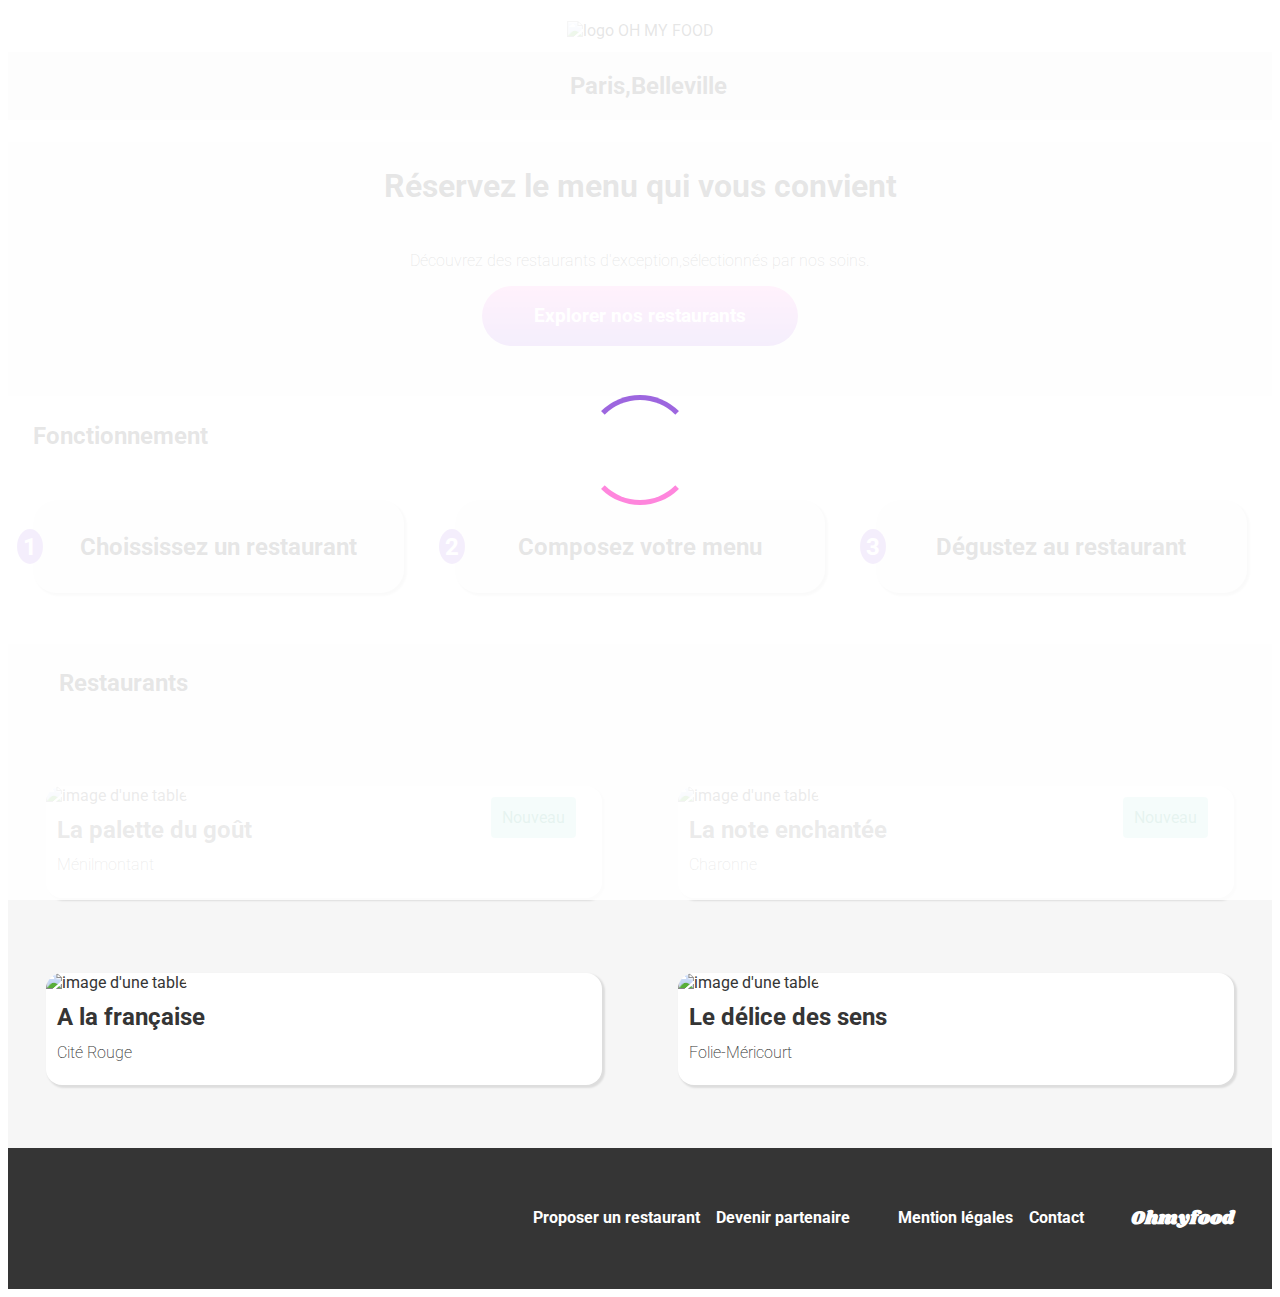
==== index.html @ fae5a503 "Fin projet" ====
<!DOCTYPE html>
    <html lang="fr">
        <head>
            <meta charset="utf-8">
            <title>Oh my Food</title>
            <link rel="preconnect" href="https://fonts.googleapis.com">
            <link href="https://fonts.googleapis.com/css2?family=Roboto:wght@100;300;400;500;700;900&display=swap" rel="stylesheet"> 
            <link href='https://fonts.googleapis.com/css?family=Shrikhand' rel='stylesheet'>
            <link rel="preconnect" href="https://fonts.gstatic.com" crossorigin="">
            <link rel="stylesheet" href="https://cdnjs.cloudflare.com/ajax/libs/font-awesome/6.2.1/css/all.min.css" integrity="sha512-MV7K8+y+gLIBoVD59lQIYicR65iaqukzvf/nwasF0nqhPay5w/9lJmVM2hMDcnK1OnMGCdVK+iQrJ7lzPJQd1w==" crossorigin="anonymous" referrerpolicy="no-referrer">
            <link rel="stylesheet" type="text/css" href="Sass/main.css">
        </head>
        <body>
            <div class="loader">
              
            </div>
            <header>
                <nav class="navbar w_full">
                    <img class="navbar__logo" src="Assets/Images_et_textes_Ohmyfood/images/logo/ohmyfood.png" alt="logo OH MY FOOD">
                </nav>
            </header>
            <main>
                <div class="localisation w_full">
                    <i class="fa-solid fa-location-dot localisation__logo"></i>
                    <h2 class="txt">Paris,Belleville</h2>
                </div>
                <div class="center_text explorer">
                    <h1 class="txt padding">Réservez le menu qui vous convient</h1>
                    <p class="txt">Découvrez des restaurants d'exception,sélectionnés par nos soins.</p>
                    <div class="bouton">
                        <h3>Explorer nos restaurants</h3>    
                    </div>   
                </div>
                    <div>
                        <h2 class="margin">Fonctionnement</h2>
                    <div class="flex_responsive">  
                        <div class="bouton_arrondie">
                            <div class="numero_rounded">
                                <h2>1</h2>
                            </div>   
                            <span class="position_icon"><i class="fa-solid fa-mobile-screen-button fa-lg"></i></span>
                            <h2 class="center_text">Choississez un restaurant</h2>
                        </div>
                        <div class="bouton_arrondie">
                            <div class="numero_rounded">
                                <h2>2</h2>
                            </div>   
                            <span class="position_icon"><i class="fa-solid fa-bars"></i></span>
                            <h2 class="center_text">Composez votre menu</h2>
                        </div>
                        <div class="bouton_arrondie">
                            <div class="numero_rounded">
                                <h2>3</h2>
                            </div>   
                            <span class="position_icon"><i class="fa-solid fa-store"></i></span>
                            <h2 class="center_text">Dégustez au restaurant</h2>
                        </div>
                    </div>
                </div>  
                <div class="Restaurant">
                    <h2 class="padding margin">Restaurants</h2>
                    <div class="all-card">
                        <div class="flex_card_responsive">
                            <a class="card" href="./restaurant/Restaurant1.html">
                                <div class="top-right">Nouveau</div>                        
                                <img class="card__img" src="Assets/Images_et_textes_Ohmyfood/images/restaurants/jay-wennington-N_Y88TWmGwA-unsplash.jpg" alt="image d'une table">
                                <div class="card_description">
                                    <h2 class="margin">La palette du goût</h2>
                                    <p class="margin">Ménilmontant</p>
                                    <div class="position_icon_heart">
                                        <i class="far fa-heart empty_heart" aria-hidden="true"></i>
                                        <i class="fas fa-heart full_heart" aria-hidden="true"></i>
                                    </div>
                                </div>        
                            </a>
                            <a href="./restaurant/Restaurant2.html" class="card">
                                <div class="top-right">Nouveau</div>                        
                                <img class="card__img" src="Assets/Images_et_textes_Ohmyfood/images/restaurants/stil-u2Lp8tXIcjw-unsplash.jpg" alt="image d'une table">
                                <div class="card_description">
                                    <h2 class="margin">La note enchantée</h2>
                                    <div class="position_icon_heart">
                                        <i class="fa-regular fa-heart empty_heart"></i>
                                        <i class="fa-solid fa-heart full_heart"></i>
                                    </div>
                                    <p class="margin">Charonne</p> 
                                </div>
                            
                            </a>
                        </div>
                        <div class="flex_card_responsive">    
                            <a href="./restaurant/Restaurant3.html" class="card">
                                                       
                                <img class="card__img" src="Assets/Images_et_textes_Ohmyfood/images/restaurants/toa-heftiba-DQKerTsQwi0-unsplash.jpg" alt="image d'une table">
                                <div class="card_description">
                                    <h2 class="margin">A la française</h2>
                                    <p class="margin">Cité Rouge</p>
                                    <div class="position_icon_heart">
                                        <i class="fa-regular fa-heart  empty_heart"></i>
                                        <i class="fa-solid fa-heart  full_heart"></i>
                                    </div>
                                </div>
                            </a>    
                            <a href="./restaurant/Restaurant4.html" class="card">
                                                       
                                <img class="card__img" src="Assets/Images_et_textes_Ohmyfood/images/restaurants/louis-hansel-shotsoflouis-qNBGVyOCY8Q-unsplash.jpg" alt="image d'une table">
                                <div class="card_description">
                                    <h2 class="margin">Le délice des sens</h2>
                                <div class="position_icon_heart">
                                    <i class="fa-regular fa-heart empty_heart"></i>
                                    <i class="fa-solid fa-heart full_heart"></i>
                                </div>
                                <p class="margin">Folie-Méricourt</p>
                            </div> 
                            
                        
                             </a>     
                        </div>
                    </div>
                </div>    
            </main>
            <footer class="bg_color_dark flex_footer">
                <h3 class="color__white title">Ohmyfood</h3>
                <div class="position_footer">
                    <h4 class="color__white padding_right">
                        <i class="fa-solid fa-utensils color__white fork_knife"></i>
                        Proposer un restaurant</h4>
                    <h4 class="color__white txt"> <i class="fa-solid fa-handshake-angle"></i> Devenir partenaire</h4>
                </div>
                <div class="position_footer_2">
                    <h4 class="color__white">Mention légales</h4>
                    <a class="color__white text_deco" href="mailto:xxxx@restaurant.com"><h4>Contact</h4></a>
                </div>    
            </footer>
        </body>
    </html>
---- Sass/main.css ----
body {
  font-family: "Roboto", sans-serif;
}

p {
  font-family: "Roboto", sans-serif;
  font-weight: 200;
}

.title {
  font-family: "Shrikhand", sans-serif;
  font-style: normal;
}

.text_deco {
  text-decoration: none;
  font-weight: bold;
}

.navbar {
  text-align: center;
  width: 100%;
}
.navbar .navbar__logo {
  height: 40px;
  padding: 1%;
}

.localisation {
  display: flex;
  text-align: center;
  align-items: center;
  background-color: #EAEAEA;
  justify-content: center;
  position: relative;
  gap: 1rem;
}

.explorer {
  background-color: #F6F6F6;
  padding-bottom: 4%;
}

.center_text {
  text-align: center;
}

.bg_color_dark {
  background-color: #353535;
  padding: 3%;
  justify-content: space-around;
}

.color__white {
  color: white;
}

.white {
  width: 30%;
  filter: invert(100%);
  height: 40px;
}

.flex_footer {
  display: flex;
  justify-content: end;
  flex-direction: row-reverse;
}

.Restaurant {
  background: #F6F6F6;
}

@media (max-width: 500px) {
  .navbar {
    text-align: center;
    color: black;
  }
  .navbar .navbar__logo {
    height: 40px;
    padding: 1%;
  }
  .localisation {
    display: flex;
    background-color: #EAEAEA;
    align-items: center;
    justify-content: center;
    text-align: center;
    gap: 1rem;
    padding: 0.5rem;
    border-top: solid #D6D6D6;
  }
  .w_full {
    width: 100%;
  }
  .center_text {
    text-align: center;
  }
  .explorer {
    background-color: #F6F6F6;
    padding-bottom: 15%;
  }
  .white {
    width: 30%;
    filter: invert(100%);
  }
  .bg_color_dark {
    background-color: #353535;
    padding: 8%;
  }
  .color__white {
    color: white;
  }
}
.bouton {
  background: linear-gradient(#FF79DA, #9356DC);
  border: none;
  border-radius: 2rem 2rem 2rem 2rem;
  color: white;
  text-align: center;
  text-decoration: none;
  display: inline-block;
  font-size: 16px;
  width: 25%;
}
.bouton:hover {
  box-shadow: 4px 4px 4px 2px rgba(0, 0, 0, 0.4);
  background: linear-gradient(356deg, #a061de 0%, #ac87da 33%, #ff83dd 100%);
}

.bouton_arrondie {
  background-color: #F6F6F6;
  border-radius: 1.5rem 1.5rem 1.5rem 1.5rem;
  margin: 2%;
  padding: 1%;
  box-shadow: 2px 2px 2px 1px rgba(0, 0, 0, 0.2);
  display: flex;
  align-items: center;
  justify-content: center;
  width: 100%;
  position: relative;
}

.all-card {
  padding-bottom: 2%;
}

.card {
  background-color: white;
  border-radius: 1rem 1rem 1rem 1rem;
  box-shadow: 2px 2px 2px 1px rgba(0, 0, 0, 0.1);
  padding-bottom: 1%;
  margin: 3%;
  width: 100%;
  position: relative;
  text-decoration: none;
  color: #353535;
}
.card .card__img {
  height: 250px;
  width: 100%;
  -o-object-fit: cover;
     object-fit: cover;
  border-radius: 1rem 1rem 0 0;
}

.card_description {
  position: relative;
}

.flex_responsive {
  display: flex;
  flex-direction: row;
  justify-content: space-around;
}

.top-right {
  position: absolute;
  color: #008766;
  background-color: #99E2D0;
  padding: 2%;
  margin-top: 2%;
  border-radius: 0.25em 0.25em 0.25em 0.25em;
  right: 26px;
}

.flex_card_responsive {
  display: flex;
  flex-direction: row;
  justify-content: space-evenly;
}

.numero_rounded {
  border-radius: 50%;
  background-color: #9356DC;
  width: 7%;
  text-align: center;
  display: flex;
  justify-content: center;
  align-items: center;
  height: 35px;
  color: white;
  position: absolute;
  left: -1rem;
}

.position_icon {
  position: absolute;
  left: 61px;
  color: #8d8d8d;
}

.position_icon:hover {
  transform: scale(1.15);
  color: #9356DC;
}

.position_icon_heart {
  position: absolute;
  right: 2rem;
  top: 50%;
  transform: translateY(-50%);
  transition-property: transform;
}
.position_icon_heart > .full_heart {
  display: none;
  color: transparent;
  background-image: linear-gradient(#9356DC, #FF79DA);
  background-clip: text;
  -webkit-background-clip: text;
}
.position_icon_heart:hover > .empty_heart {
  display: none;
}
.position_icon_heart:hover > .full_heart {
  display: block;
  animation: "bgcolor" 2s;
  transition: transform 2000ms;
}

@keyframes bgcolor {
  0% {
    color: transparent;
    background-image: linear-gradient(#9356DC, #FF79DA);
    background-clip: text;
    -webkit-background-clip: text;
    opacity: 0.2;
  }
  30% {
    color: transparent;
    background-image: linear-gradient(#9356DC, #FF79DA);
    background-clip: text;
    -webkit-background-clip: text;
    opacity: 0.4;
  }
  50% {
    color: transparent;
    background-image: linear-gradient(#9356DC, #FF79DA);
    background-clip: text;
    -webkit-background-clip: text;
    opacity: 0.6;
  }
  80% {
    color: transparent;
    background-image: linear-gradient(#9356DC, #FF79DA);
    background-clip: text;
    -webkit-background-clip: text;
    opacity: 0.8;
  }
  100% {
    color: transparent;
    background-image: linear-gradient(#9356DC, #FF79DA);
    background-clip: text;
    -webkit-background-clip: text;
    opacity: 1;
  }
}
.loader {
  display: flex;
  align-items: center;
  justify-content: center;
  position: fixed;
  background-color: #ffffff;
  height: 100vh;
  inset: 0;
  z-index: 1;
  opacity: 0.9;
  animation: "disappear" 200ms;
  animation-delay: 5s;
  animation-fill-mode: forwards;
  transform-origin: top;
}
.loader::after {
  content: "";
  height: 100px;
  width: 100px;
  border: 5px solid transparent;
  border-top: 5px solid #9356DC;
  border-bottom: 5px solid #FF79DA;
  border-radius: 50%;
  animation: spin 3s infinite linear;
}

@keyframes disappear {
  0% {
    transform: scale(1);
  }
  100% {
    transform: scale(0);
  }
}
@keyframes spin {
  to {
    transform: rotate(360deg);
  }
}
@media (max-width: 500px) {
  .bouton {
    background: linear-gradient(#FF79DA, #9356DC);
    border: none;
    border-radius: 2rem 2rem 2rem 2rem;
    color: white;
    padding: 5px;
    text-align: center;
    text-decoration: none;
    display: inline-block;
    font-size: 16px;
    width: 65%;
  }
  .bouton:hover {
    box-shadow: 4px 4px 4px 2px rgba(0, 0, 0, 0.4);
    background: linear-gradient(356deg, #a061de 0%, #ac87da 33%, #ff83dd 100%);
  }
  .bouton_arrondie {
    background-color: #F6F6F6;
    border-radius: 1rem 1rem 1rem 1rem;
    margin: 4%;
    padding: 2%;
    box-shadow: 2px 2px 2px 1px rgba(0, 0, 0, 0.2);
    display: flex;
    align-items: center;
    justify-content: center;
    width: 90%;
    position: initial;
  }
  .card {
    background-color: white;
    border-radius: 1rem 1rem 1rem 1rem;
    box-shadow: 2px 2px 2px 1px rgba(0, 0, 0, 0.1);
    padding-bottom: 1%;
    margin: 3%;
    width: 95%;
    display: block;
  }
  .card .card__img {
    height: 250px;
    -o-object-fit: cover;
       object-fit: cover;
    border-radius: 1rem 1rem 0 0;
  }
  .card:hover {
    box-shadow: 2px 2px 2px 1px rgba(0, 0, 0, 0.2);
  }
  .card_description {
    position: relative;
  }
  .top-right {
    position: absolute;
    right: 28px;
    color: #008766;
    background-color: #99E2D0;
    padding: 2%;
    margin-top: 2%;
    border-radius: 0.25em 0.25em 0.25em 0.25em;
  }
  .all-card {
    padding-bottom: 2%;
  }
  .numero_rounded {
    border-radius: 50%;
    background-color: #9356DC;
    width: 7%;
    text-align: center;
    position: absolute;
    left: 13px;
    display: flex;
    justify-content: center;
    align-items: center;
    height: 30px;
    color: white;
  }
  .position_icon {
    position: absolute;
    left: 61px;
    color: #8d8d8d;
  }
  .position_icon:hover {
    transform: scale(1.15);
    color: #9356DC;
  }
  .position_icon_heart {
    position: absolute;
    right: 1rem;
    top: 50%;
    transform: translateY(-50%);
    transition-property: transform;
  }
  .position_icon_heart > .full_heart {
    display: none;
    color: transparent;
    background-image: linear-gradient(#9356DC, #FF79DA);
    background-clip: text;
    -webkit-background-clip: text;
  }
  .position_icon_heart:hover > .empty_heart {
    display: none;
  }
  .position_icon_heart:hover > .full_heart {
    display: block;
    animation: "bgcolor" 2s;
    transition: transform 2000ms;
  }
  @keyframes bgcolor {
    0% {
      color: transparent;
      background-image: linear-gradient(#9356DC, #FF79DA);
      background-clip: text;
      -webkit-background-clip: text;
      opacity: 0.2;
    }
    30% {
      color: transparent;
      background-image: linear-gradient(#9356DC, #FF79DA);
      background-clip: text;
      -webkit-background-clip: text;
      opacity: 0.4;
    }
    50% {
      color: transparent;
      background-image: linear-gradient(#9356DC, #FF79DA);
      background-clip: text;
      -webkit-background-clip: text;
      opacity: 0.6;
    }
    80% {
      color: transparent;
      background-image: linear-gradient(#9356DC, #FF79DA);
      background-clip: text;
      -webkit-background-clip: text;
      opacity: 0.8;
    }
    100% {
      color: transparent;
      background-image: linear-gradient(#9356DC, #FF79DA);
      background-clip: text;
      -webkit-background-clip: text;
      opacity: 1;
    }
  }
  .loader {
    display: flex;
    align-items: center;
    justify-content: center;
    position: fixed;
    background-color: #ffffff;
    height: 100vh;
    inset: 0;
    z-index: 1;
    opacity: 0.9;
    animation: "disappear" 200ms;
    animation-delay: 5s;
    animation-fill-mode: forwards;
    transform-origin: top;
  }
  .loader::after {
    content: "";
    height: 100px;
    width: 100px;
    border: 5px solid transparent;
    border-top: 5px solid #9356DC;
    border-bottom: 5px solid #FF79DA;
    border-radius: 50%;
    animation: spin 3s infinite linear;
  }
  @keyframes disappear {
    0% {
      transform: scale(1);
    }
    100% {
      transform: scale(0);
    }
  }
  @keyframes spin {
    to {
      transform: rotate(360deg);
    }
  }
}
.fa-heart {
  font-size: 2rem;
}

.margin {
  margin: 2%;
}

.padding {
  padding: 2%;
}

.position_footer {
  display: flex;
  gap: 1em;
  order: 2;
  padding-right: 4%;
}

.position_footer_2 {
  display: flex;
  gap: 1em;
  order: 1;
  padding-right: 4%;
}

.relative {
  position: relative;
}

.position_icon_heart_resto {
  position: absolute;
  right: 2rem;
  transform: translateY(-200%);
  transition-property: transform;
}
.position_icon_heart_resto > .full_heart {
  display: none;
  color: transparent;
  background-image: linear-gradient(#9356DC, #FF79DA);
  background-clip: text;
  -webkit-background-clip: text;
}
.position_icon_heart_resto:hover > .empty_heart {
  display: none;
}
.position_icon_heart_resto:hover > .full_heart {
  display: block;
  animation: "bgcolor" 2s;
  transition: transform 2000ms;
}

@keyframes bgcolor {
  0% {
    color: transparent;
    background-image: linear-gradient(#9356DC, #FF79DA);
    background-clip: text;
    -webkit-background-clip: text;
    opacity: 0.2;
  }
  30% {
    color: transparent;
    background-image: linear-gradient(#9356DC, #FF79DA);
    background-clip: text;
    -webkit-background-clip: text;
    opacity: 0.4;
  }
  50% {
    color: transparent;
    background-image: linear-gradient(#9356DC, #FF79DA);
    background-clip: text;
    -webkit-background-clip: text;
    opacity: 0.6;
  }
  80% {
    color: transparent;
    background-image: linear-gradient(#9356DC, #FF79DA);
    background-clip: text;
    -webkit-background-clip: text;
    opacity: 0.8;
  }
  100% {
    color: transparent;
    background-image: linear-gradient(#9356DC, #FF79DA);
    background-clip: text;
    -webkit-background-clip: text;
    opacity: 1;
  }
}
.banner img {
  width: 100%;
  height: 40vh;
  -o-object-fit: cover;
     object-fit: cover;
  display: block;
}

.resto_main {
  background-color: #F6F6F6;
  border-radius: 2rem 2rem 0 0;
  z-index: 1;
  position: relative;
  margin-top: -85px;
}
.resto_main h2 {
  padding: 2rem;
}

.container {
  max-width: 1280px;
  margin: auto;
}

.submenus {
  display: grid;
}

.background {
  background-color: #F6F6F6;
}

.submenu {
  max-width: 100%;
  overflow: hidden;
  padding: 0 1rem;
}

.submenu_title {
  text-transform: uppercase;
  position: relative;
  padding-bottom: 0.5rem;
  font-weight: 400;
}
.submenu_title::after {
  content: "";
  width: 3rem;
  height: 0.25rem;
  background-color: #99E2D0;
  position: absolute;
  left: 0;
  bottom: 0;
}

.menuItem {
  background-color: #fff;
  padding: 1rem;
  display: flex;
  border-radius: 0.75rem;
  margin: 1rem 0;
  box-shadow: 0.25rem 0.25rem 1rem rgba(0, 0, 0, 0.1);
  overflow: hidden;
  cursor: pointer;
  animation: itemAppear 0.6s;
  animation-timing-function: ease;
  animation-delay: 0s;
  animation-fill-mode: none;
  animation-timing-function: cubic-bezier(0.5, 1.58, 0.34, 0.82);
  animation-fill-mode: both;
  transform: scale(0);
  max-width: 100%;
}
.menuItem:hover .menuItem_confirmation {
  margin-right: -1rem;
}
.menuItem:hover .menuItem_wrapIcon {
  transform: rotate(0deg);
}
.menuItem_header {
  white-space: nowrap;
  text-overflow: ellipsis;
  overflow: hidden;
  flex: 1;
}
.menuItem_title {
  margin: 0;
}
.menuItem_description {
  margin: 0;
  white-space: nowrap;
  text-overflow: ellipsis;
  overflow: hidden;
}
.menuItem_price {
  font-weight: 700;
  display: flex;
  justify-content: flex-end;
  align-items: flex-end;
  padding-left: 0.5rem;
}
.menuItem_icon {
  color: #99E2D0;
}
.menuItem_confirmation {
  background-color: #99e2d0;
  margin: -1rem -5rem -1rem 1rem;
  width: 4rem;
  display: flex;
  align-items: center;
  justify-content: center;
  transition-duration: 0.5s;
}
.menuItem_wrapIcon {
  height: 1.6rem;
  width: 1.6rem;
  background-color: #fff;
  display: flex;
  align-items: center;
  justify-content: center;
  border-radius: 100px;
  transform: rotate(180deg);
  transition-duration: 0.5s;
}

@keyframes itemAppear {
  0% {
    transform: scale(0);
  }
  100% {
    transform: scale(1);
  }
}
.delay_0 {
  animation-delay: 0s;
}

.delay_1 {
  animation-delay: 0.1s;
}

.delay_2 {
  animation-delay: 0.2s;
}

.delay_3 {
  animation-delay: 0.3s;
}

.delay_4 {
  animation-delay: 0.4s;
}

.delay_5 {
  animation-delay: 0.5s;
}

.delay_6 {
  animation-delay: 0.6s;
}

.delay_7 {
  animation-delay: 0.7s;
}

.delay_8 {
  animation-delay: 0.8s;
}

.delay_9 {
  animation-delay: 0.9s;
}

.wrapBtn {
  display: flex;
  text-decoration: none;
  justify-content: center;
  padding: 3rem 0;
}

.commandBtn {
  border: 0;
  padding: 0.75rem 1.5rem;
  font-weight: 500;
  font-size: 1.1rem;
  border-radius: 100px;
  color: #fff;
  background-color: #686868;
  background-image: linear-gradient(0deg, rgba(147, 86, 220, 0.9), rgba(255, 121, 218, 0.9));
  transition-duration: 0.25s;
  box-shadow: 0.25rem 0.25rem 10px rgba(0, 0, 0, 0.25);
  cursor: pointer;
  width: 25%;
}
.commandBtn:hover {
  background-color: #fff;
  box-shadow: 0.25rem 0.25rem 10px rgba(0, 0, 0, 0.5);
}

.header_arrow {
  position: absolute;
  left: 2rem;
  height: 2rem;
  width: 2rem;
  top: 50%;
  display: flex;
  align-items: center;
  justify-content: center;
  transform: translateY(-50%);
  font-size: 1.2rem;
  color: #000;
}

.header_relative {
  position: relative;
  padding: 1rem;
}

.header_logo {
  font-family: Shrikhand, "cursive";
  margin: 0;
  text-align: center;
}

@media (max-width: 500px) {
  .heart_icon {
    background: linear-gradient(162deg, #ff79da 0%, #9356dc 100%);
  }
  .position_icon_heart_bis {
    position: absolute;
    right: 50px;
    transition-property: transform;
  }
  .flex_card_responsive {
    display: block;
  }
  .flex_responsive {
    display: block;
  }
  .flex_footer {
    display: block;
  }
  .position_footer {
    display: block;
  }
  .position_footer_2 {
    display: block;
  }
  .padding {
    padding-top: 4%;
  }
  .margin {
    margin: 5%;
  }
  .fa-heart {
    font-size: 2rem;
  }
  .txt {
    padding-top: 0.5rem;
  }
  .text_deco {
    text-decoration: none;
    font-weight: bold;
  }
  .banner img {
    width: 100%;
    height: 40vh;
    -o-object-fit: cover;
       object-fit: cover;
    -o-object-position: center bottom;
       object-position: center bottom;
    display: block;
  }
  .resto_main {
    background-color: #F6F6F6;
    border-radius: 2rem 2rem 0 0;
    z-index: 1;
    position: relative;
    margin-top: -85px;
  }
  .resto_main h2 {
    padding: 1rem;
  }
  .submenus {
    display: block;
  }
  .background {
    background-color: #F6F6F6;
  }
  .submenu_title {
    text-transform: uppercase;
    position: relative;
    padding-bottom: 0.5rem;
    font-weight: 400;
  }
  .submenu_title::after {
    content: "";
    width: 3rem;
    height: 0.25rem;
    background-color: #99E2D0;
    position: absolute;
    left: 0;
    bottom: 0;
  }
  .menuItem {
    background-color: #fff;
    padding: 1rem;
    display: flex;
    border-radius: 0.75rem;
    margin: 1rem 0;
    box-shadow: 0.25rem 0.25rem 1rem rgba(0, 0, 0, 0.1);
    overflow: hidden;
    cursor: pointer;
    animation: itemAppear 0.6s;
    animation-timing-function: ease;
    animation-delay: 0s;
    animation-fill-mode: none;
    animation-timing-function: cubic-bezier(0.5, 1.58, 0.34, 0.82);
    animation-fill-mode: both;
    transform: scale(0);
    max-width: 100%;
  }
  .menuItem:hover .menuItem_confirmation {
    margin-right: -1rem;
  }
  .menuItem:hover .menuItem_wrapIcon {
    transform: rotate(0deg);
  }
  .menuItem_header {
    white-space: nowrap;
    text-overflow: ellipsis;
    overflow: hidden;
    flex: 1;
  }
  .menuItem_title {
    margin: 0;
  }
  .menuItem_description {
    margin: 0;
    white-space: nowrap;
    text-overflow: ellipsis;
    overflow: hidden;
  }
  .menuItem_price {
    font-weight: 700;
    display: flex;
    justify-content: flex-end;
    align-items: flex-end;
    padding-left: 0.5rem;
  }
  .menuItem_icon {
    color: #99E2D0;
  }
  .menuItem_confirmation {
    background-color: #99e2d0;
    margin: -1rem -5rem -1rem 1rem;
    width: 4rem;
    display: flex;
    align-items: center;
    justify-content: center;
    transition-duration: 0.5s;
  }
  .menuItem_wrapIcon {
    height: 1.6rem;
    width: 1.6rem;
    background-color: #fff;
    display: flex;
    align-items: center;
    justify-content: center;
    border-radius: 100px;
    transform: rotate(180deg);
    transition-duration: 0.5s;
  }
  @keyframes itemAppear {
    0% {
      transform: scale(0);
    }
    100% {
      transform: scale(1);
    }
  }
  .delay_0 {
    animation-delay: 0s;
  }
  .delay_1 {
    animation-delay: 0.1s;
  }
  .delay_2 {
    animation-delay: 0.2s;
  }
  .delay_3 {
    animation-delay: 0.3s;
  }
  .delay_4 {
    animation-delay: 0.4s;
  }
  .delay_5 {
    animation-delay: 0.5s;
  }
  .delay_6 {
    animation-delay: 0.6s;
  }
  .delay_7 {
    animation-delay: 0.7s;
  }
  .delay_8 {
    animation-delay: 0.8s;
  }
  .wrapBtn {
    display: flex;
    text-decoration: none;
    justify-content: center;
    padding: 3rem 0;
  }
  .commandBtn {
    border: 0;
    padding: 0.75rem 1.5rem;
    font-weight: 500;
    font-size: 1.1rem;
    border-radius: 100px;
    color: #fff;
    background-color: #686868;
    background-image: linear-gradient(0deg, rgba(147, 86, 220, 0.9), rgba(255, 121, 218, 0.9));
    transition-duration: 0.25s;
    box-shadow: 0.25rem 0.25rem 10px rgba(0, 0, 0, 0.25);
    cursor: pointer;
    width: 45%;
  }
  .commandBtn:hover {
    background-color: #fff;
    box-shadow: 0.25rem 0.25rem 10px rgba(0, 0, 0, 0.5);
  }
  .header_arrow {
    position: absolute;
    left: 2rem;
    height: 2rem;
    width: 2rem;
    top: 50%;
    display: flex;
    align-items: center;
    justify-content: center;
    transform: translateY(-50%);
    font-size: 1.2rem;
    color: #000;
  }
  .header_relative {
    position: relative;
    padding: 1rem;
  }
  .header_logo {
    font-family: Shrikhand, "cursive";
    margin: 0;
    text-align: center;
  }
}/*# sourceMappingURL=main.css.map */
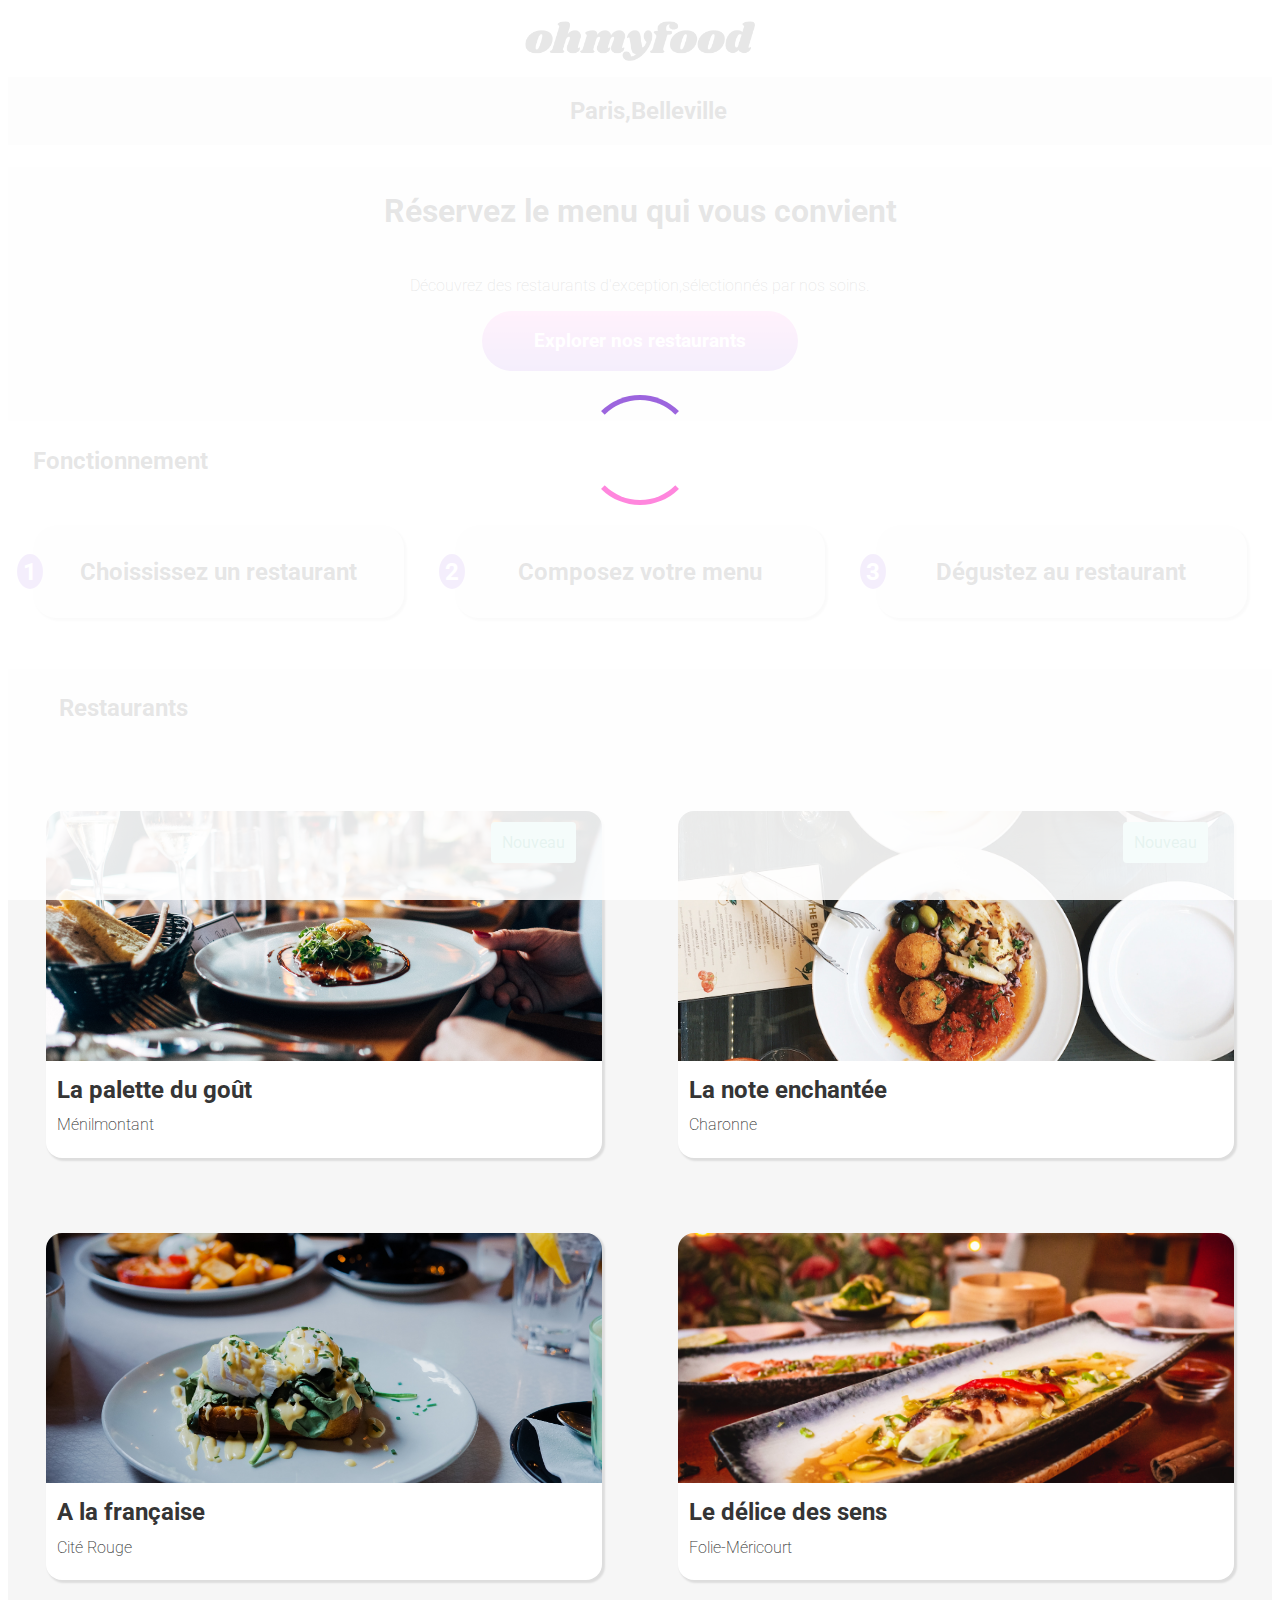
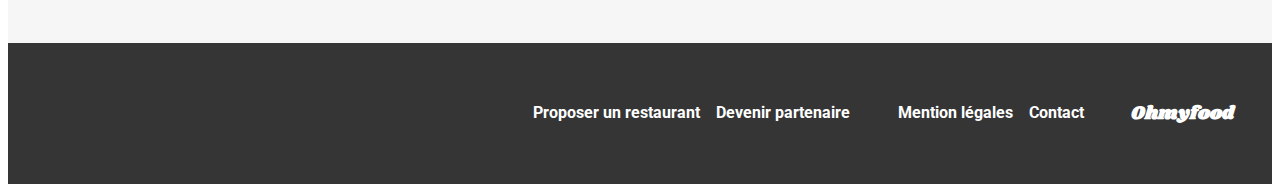
==== commit bda8a38f: "Bug images" ====
--- a/index.html
+++ b/index.html
@@ -16,7 +16,7 @@
             </div>
             <header>
                 <nav class="navbar w_full">
-                    <img class="navbar__logo" src="Assets/Images_et_textes_Ohmyfood/images/logo/ohmyfood.png" alt="logo OH MY FOOD">
+                    <img class="navbar__logo" src="Assets/images/ohmyfood.png" alt="logo OH MY FOOD">
                 </nav>
             </header>
             <main>
@@ -63,7 +63,7 @@
                         <div class="flex_card_responsive">
                             <a class="card" href="./restaurant/Restaurant1.html">
                                 <div class="top-right">Nouveau</div>                        
-                                <img class="card__img" src="Assets/Images_et_textes_Ohmyfood/images/restaurants/jay-wennington-N_Y88TWmGwA-unsplash.jpg" alt="image d'une table">
+                                <img class="card__img" src="Assets/images/jay-wennington-N_Y88TWmGwA-unsplash.jpg" alt="image d'une table">
                                 <div class="card_description">
                                     <h2 class="margin">La palette du goût</h2>
                                     <p class="margin">Ménilmontant</p>
@@ -75,7 +75,7 @@
                             </a>
                             <a href="./restaurant/Restaurant2.html" class="card">
                                 <div class="top-right">Nouveau</div>                        
-                                <img class="card__img" src="Assets/Images_et_textes_Ohmyfood/images/restaurants/stil-u2Lp8tXIcjw-unsplash.jpg" alt="image d'une table">
+                                <img class="card__img" src="Assets/images/stil-u2Lp8tXIcjw-unsplash.jpg" alt="image d'une table">
                                 <div class="card_description">
                                     <h2 class="margin">La note enchantée</h2>
                                     <div class="position_icon_heart">
@@ -90,7 +90,7 @@
                         <div class="flex_card_responsive">    
                             <a href="./restaurant/Restaurant3.html" class="card">
                                                        
-                                <img class="card__img" src="Assets/Images_et_textes_Ohmyfood/images/restaurants/toa-heftiba-DQKerTsQwi0-unsplash.jpg" alt="image d'une table">
+                                <img class="card__img" src="Assets/images/toa-heftiba-DQKerTsQwi0-unsplash.jpg" alt="image d'une table">
                                 <div class="card_description">
                                     <h2 class="margin">A la française</h2>
                                     <p class="margin">Cité Rouge</p>
@@ -102,7 +102,7 @@
                             </a>    
                             <a href="./restaurant/Restaurant4.html" class="card">
                                                        
-                                <img class="card__img" src="Assets/Images_et_textes_Ohmyfood/images/restaurants/louis-hansel-shotsoflouis-qNBGVyOCY8Q-unsplash.jpg" alt="image d'une table">
+                                <img class="card__img" src="Assets/images/louis-hansel-shotsoflouis-qNBGVyOCY8Q-unsplash.jpg" alt="image d'une table">
                                 <div class="card_description">
                                     <h2 class="margin">Le délice des sens</h2>
                                 <div class="position_icon_heart">
